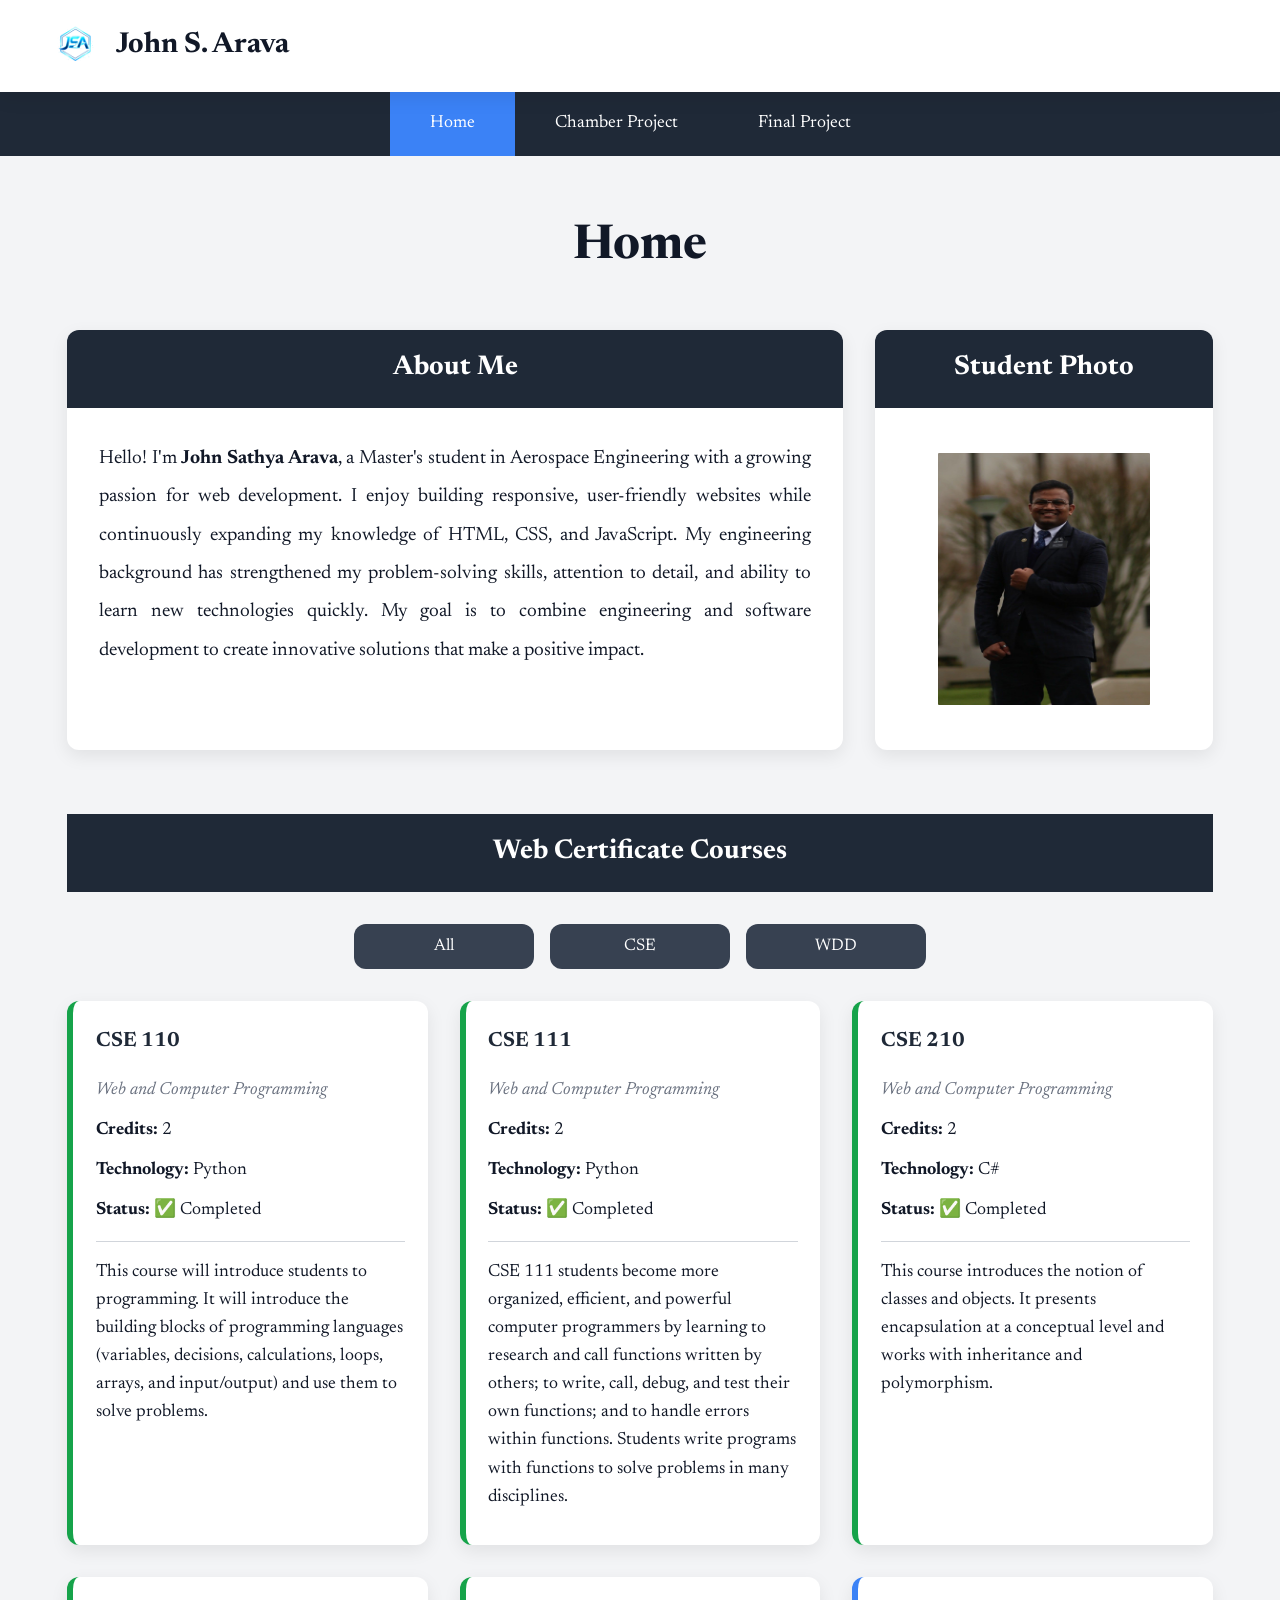
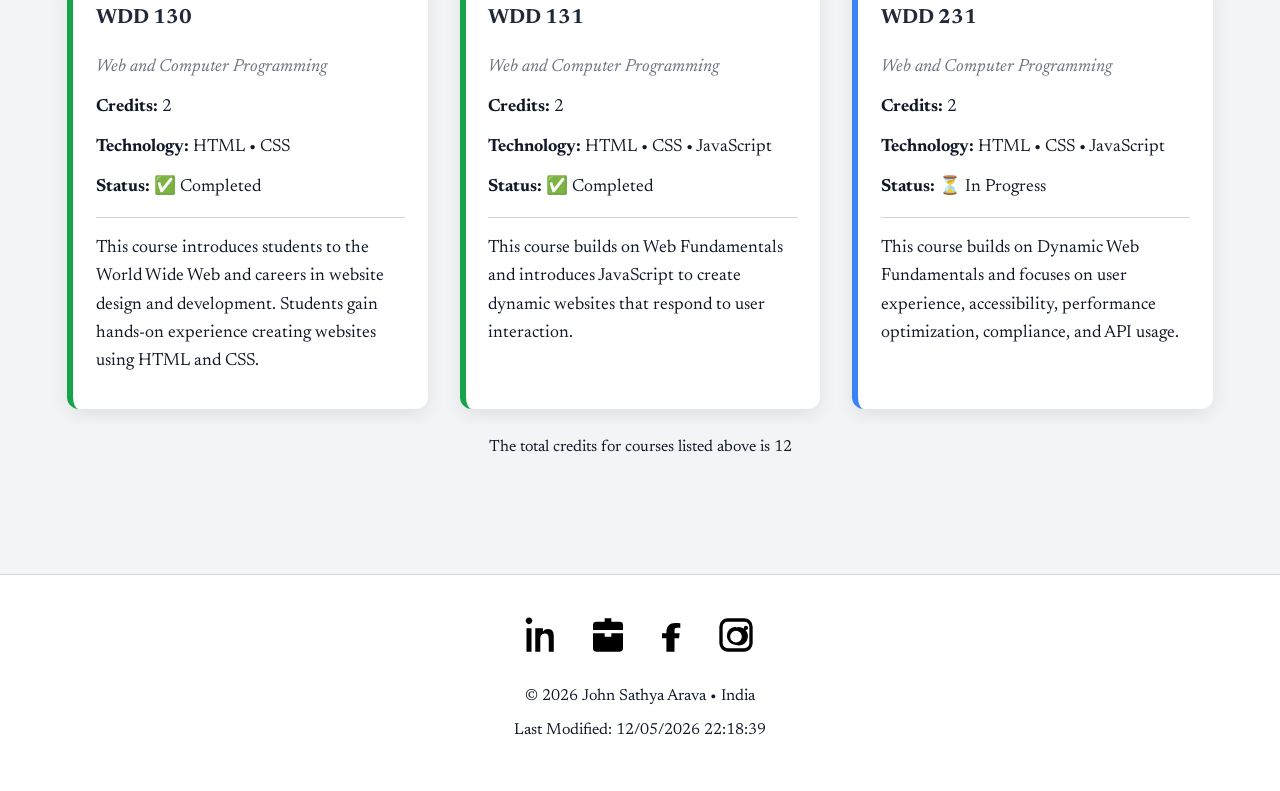
==== index.html @ c09a22ce "done with the website" ====
<!DOCTYPE html>
<html lang="en">
<head>
    <meta charset="UTF-8">
    <meta name="viewport" content="width=device-width, initial-scale=1.0">

    <title>WDD 231 | Home | John Sathya Arava</title>

    <meta name="description" content="WDD 231 Home Page for John Sathya Arava">
    <meta name="author" content="John Sathya Arava">
    <link rel="icon" href="images/favico.jpeg" type="image/jpeg">
    <link rel="stylesheet" href="styles/small.css">
    <link rel="stylesheet" href="styles/larger.css">
    <link rel="preconnect" href="https://fonts.googleapis.com">

    <link rel="preconnect" href="https://fonts.gstatic.com" crossorigin>

    <link href="https://fonts.googleapis.com/css2?family=Newsreader:wght@400;700&display=swap" rel="stylesheet">
</head>

<body>

    <!-- Header -->
    <header>

        <div class="logo">
            <img src="images/logo.png" alt="John Sathya Arava Logo" width="60" height="60">
            <span>John S. Arava</span>
        </div>

        <button
            id="menu-button"
            aria-label="Open Navigation"
            aria-expanded="false">
            &#9776;
        </button>

    </header>

    <!-- Navigation -->
    <nav id="navigation" aria-label="Main Navigation">

        <ul>

            <li>
                <a href="index.html" class="active">Home</a>
            </li>

            <li>
                <a href="#">Chamber Project</a>
            </li>

            <li>
                <a href="#">Final Project</a>
            </li>

        </ul>

    </nav>

    <!-- Main -->
    <main>

        <h1>Home</h1>

        <!-- About Me & Photo -->
        <section class="top-content">

            <section class="about">

                <h2>About Me</h2>

                <p>
                    Hello! I'm <strong>John Sathya Arava</strong>, a Master's student in Aerospace
                    Engineering with a growing passion for web development. I enjoy building
                    responsive, user-friendly websites while continuously expanding my knowledge
                    of HTML, CSS, and JavaScript. My engineering background has strengthened my
                    problem-solving skills, attention to detail, and ability to learn new
                    technologies quickly. My goal is to combine engineering and software
                    development to create innovative solutions that make a positive impact.
                </p>

            </section>

            <section class="photo">

                <h2>Student Photo</h2>

                <img
                    src="images/johnarava.jpg"
                    alt="Photo of John Sathya Arava"
                    loading="lazy"
                    width="250"
                    height="300">

            </section>

        </section>

        <!-- Courses -->
        <section class="courses">

            <h2>Web Certificate Courses</h2>

            <div class="filter-buttons">

                <button id="all">All</button>

                <button id="cse">CSE</button>

                <button id="wdd">WDD</button>

            </div>

            <div id="course-container">
                <!-- Populated with JavaScript -->
            </div>

            <p id="credits">
                The total credits for courses listed above is
                <span id="credit-total">0</span>
            </p>

        </section>

    </main>

    <!-- Footer -->
    <footer>

        <div class="social">

            <a href="https://www.linkedin.com/in/john-sathya-arava-4390892a7/" target="_blank" rel="noopener noreferrer" aria-label="LinkedIn">
                <img src="images/linkedin.svg" alt="LinkedIn" width="40" height="40">
            </a>

            <a href="https://john1530.github.io/portfolio/" target="_blank" rel="noopener noreferrer" aria-label="Portfolio">
                <img src="images/portfolio.svg" alt="Portfolio" width="40" height="40">
            </a>

            <a href="https://www.facebook.com/john.s.arava" target="_blank" rel="noopener noreferrer" aria-label="Facebook">
                <img src="images/facebook.svg" alt="Facebook" width="40" height="40">
            </a>

            <a href="https://www.instagram.com/silentmomentum1530/?hl=en" target="_blank" rel="noopener noreferrer" aria-label="Instagram">
                <img src="images/instagram.svg" alt="Instagram" width="40" height="40">
            </a>

        </div>

        <p>
            &copy;
            <span id="currentyear"></span>
            John Sathya Arava • India
        </p>

        <p>
            Last Modified:
            <span id="lastModified"></span>
        </p>

    </footer>

    <script src="scripts/navigation.js" defer></script>
    <script src="scripts/courses.js" defer></script>
    <script src="scripts/date.js" defer></script>

</body>
</html>
---- styles/small.css ----
:root {

    /* Colors */
    --primary-color: #1F2937;
    --secondary-color: #374151;
    --accent-color: #3B82F6;

    --background-color: #F3F4F6;
    --card-color: #FFFFFF;

    --text-color: #111827;
    --text-light: #6B7280;

    --border-color: #D1D5DB;

    --success-color: #16A34A;
    --warning-color: #F59E0B;

    --white: #FFFFFF;
    --black: #000000;

    /* Effects */
    --shadow: 0 6px 18px rgba(0,0,0,.08);
    --radius: 12px;
}

/* ---------------- RESET ---------------- */

*{
    margin:0;
    padding:0;
    box-sizing:border-box;
}

html{
    scroll-behavior:smooth;
}

/* ---------------- BODY ---------------- */

body{

    font-family:"Newsreader", serif;

    background:var(--background-color);

    color:var(--text-color);

    line-height:1.8;

    display:flex;

    flex-direction:column;

    min-height:100vh;
}

/* ---------------- HEADER ---------------- */

header{

    display:flex;

    justify-content:space-between;

    align-items:center;

    padding:1rem 2rem;

    background:var(--card-color);

    box-shadow:var(--shadow);

    position:sticky;

    top:0;

    z-index:999;
}

.logo{

    display:flex;

    align-items:center;

    gap:.8rem;
}

.logo img{

    width:55px;
}

.logo span{

    font-size:1.8rem;

    font-weight:700;
}

#menu-button{

    font-size:2rem;

    background:none;

    border:none;

    cursor:pointer;

    color:var(--primary-color);
}

/* ---------------- NAVIGATION ---------------- */

nav{

    display:none;

    background:var(--primary-color);
}

nav.open{

    display:block;
}

nav ul{

    list-style:none;
}

nav li{

    border-bottom:1px solid rgba(255,255,255,.1);
}

nav a{

    display:block;

    padding:1rem 2rem;

    color:white;

    text-decoration:none;

    transition:.3s;

    font-size:1.1rem;
}

nav a:hover,
nav a.active{

    background:var(--secondary-color);
}

/* ---------------- MAIN ---------------- */

main{

    flex:1;

    width:min(95%,1300px);

    margin:auto;

    padding:2rem 1rem;
}

h1{

    text-align:center;

    font-size:2.7rem;

    margin-bottom:2rem;
}

h2{

    font-size:1.7rem;
}

/* ---------------- ABOUT ---------------- */

.top-content{

    display:flex;

    flex-direction:column;

    gap:2rem;
}

.about,
.photo{

    background:var(--card-color);

    border-radius:var(--radius);

    overflow:hidden;

    box-shadow:var(--shadow);
}

.about h2,
.photo h2,
.courses h2{

    background:var(--primary-color);

    color:white;

    padding:.9rem;

    text-align:center;
}

.about p{

    padding:1.5rem;

    font-size:1.1rem;

    text-align:justify;

    line-height:2;
}

/* ---------------- PHOTO ---------------- */

.photo{

    display:flex;

    flex-direction:column;

    justify-content:space-between;
}

.photo img{

    width:220px;

    margin:auto;

    padding:1.5rem;

    border-radius:25px;
}

/* ---------------- COURSES ---------------- */

.courses{

    margin-top:3rem;
}

.filter-buttons{

    display:flex;

    justify-content:center;

    gap:1rem;

    margin:2rem 0;
}

.filter-buttons button{

    flex:1;

    padding:.9rem;

    border:none;

    border-radius:var(--radius);

    background:var(--secondary-color);

    color:white;

    font-family:"Newsreader",serif;

    font-size:1rem;

    cursor:pointer;

    transition:.3s;
}

.filter-buttons button:hover{

    background:var(--accent-color);

    transform:translateY(-2px);
}

#course-container{

    display:grid;

    gap:1.5rem;
}

.course-card {
    background: white;
    border-left: 6px solid var(--accent-color);
    border-radius: var(--radius);
    box-shadow: var(--shadow);
    padding: 1.5rem;
}

.completed {
    border-left-color: var(--success-color);
}

.course-card h3 {
    margin-bottom: 1rem;
    color: var(--primary-color);
}

.course-card p {
    margin-bottom: .8rem;
    line-height: 1.6;
}

.certificate{

    color:var(--text-light);

    font-style:italic;

    margin-bottom:1rem;
}

.course-card p{

    margin-bottom:.75rem;
}

.description{

    margin-top:1rem;

    border-top:1px solid var(--border-color);

    padding-top:1rem;

    line-height:1.7;
}

#credits{

    margin-top:1.5rem;

    text-align:center;

    font-size:1rem;
}

/* ---------------- FOOTER ---------------- */

footer{

    margin-top:4rem;

    background:var(--card-color);

    border-top:1px solid var(--border-color);

    text-align:center;

    padding:2rem;
}

.social{

    display:flex;

    justify-content:center;

    gap:1.5rem;

    margin-bottom:1rem;
}

.social img{

    width:34px;

    transition:.3s;
}

.social img:hover{

    transform:scale(1.15);
}

footer p{

    margin:.35rem 0;
}
---- styles/larger.css ----
/* ============================
   DESKTOP STYLES
   ============================ */

@media only screen and (min-width: 768px) {

    /* ---------------- Header ---------------- */

    header {
        padding: 1rem 3rem;
    }

    #menu-button {
        display: none;
    }

    /* ---------------- Navigation ---------------- */

    nav {
        display: block !important;
        background: var(--primary-color);
    }

    nav ul {
        display: flex;
        justify-content: center;
        align-items: center;
        list-style: none;
    }

    nav li {
        border: none;
    }

    nav a {
        padding: 1rem 2.5rem;
        font-size: 1.1rem;
    }

    nav a:hover,
    nav a.active {
        background: var(--accent-color);
    }

    /* ---------------- Main ---------------- */

    main {
        width: min(1400px, 95%);
        padding: 3rem 1rem;
    }

    h1 {
        font-size: 3rem;
        margin-bottom: 2.5rem;
    }

    /* ---------------- About & Photo ---------------- */

    .top-content {
        display: grid;
        grid-template-columns: 2fr 1fr;
        gap: 2rem;
        align-items: stretch;
    }

    .about,
    .photo {
        min-height: 420px;
    }

    .about p {
        font-size: 1.15rem;
        padding: 2rem;
    }

    .photo {
        justify-content: space-between;
    }

    .photo img {
        width: 260px;
    }

    /* ---------------- Courses ---------------- */

    .courses {
        margin-top: 4rem;
    }

    .filter-buttons {
        gap: 1rem;
    }

    .filter-buttons button {
        flex: 0 0 180px;
        font-size: 1.05rem;
    }

    #course-container{

        grid-template-columns:repeat(auto-fit,minmax(360px,1fr));

        gap:2rem;
    }

    .course-card {
        padding: 1.2rem;
        font-size: 1.1rem;
    }

    /* ---------------- Footer ---------------- */

    footer {
        padding: 2.5rem;
    }

    .social img {
        width: 40px;
    }
}

/* ============================
   LARGE DESKTOPS (1200px+)
   ============================ */

@media only screen and (min-width: 1200px) {

    main {
        width: min(1500px, 92%);
    }

    .top-content {
        grid-template-columns: 2.3fr 1fr;
    }

    .about p {
        font-size: 1.2rem;
    }

    #course-container {
        gap: 2rem;
    }

    .course-card {
        padding: 1.4rem;
    }
}
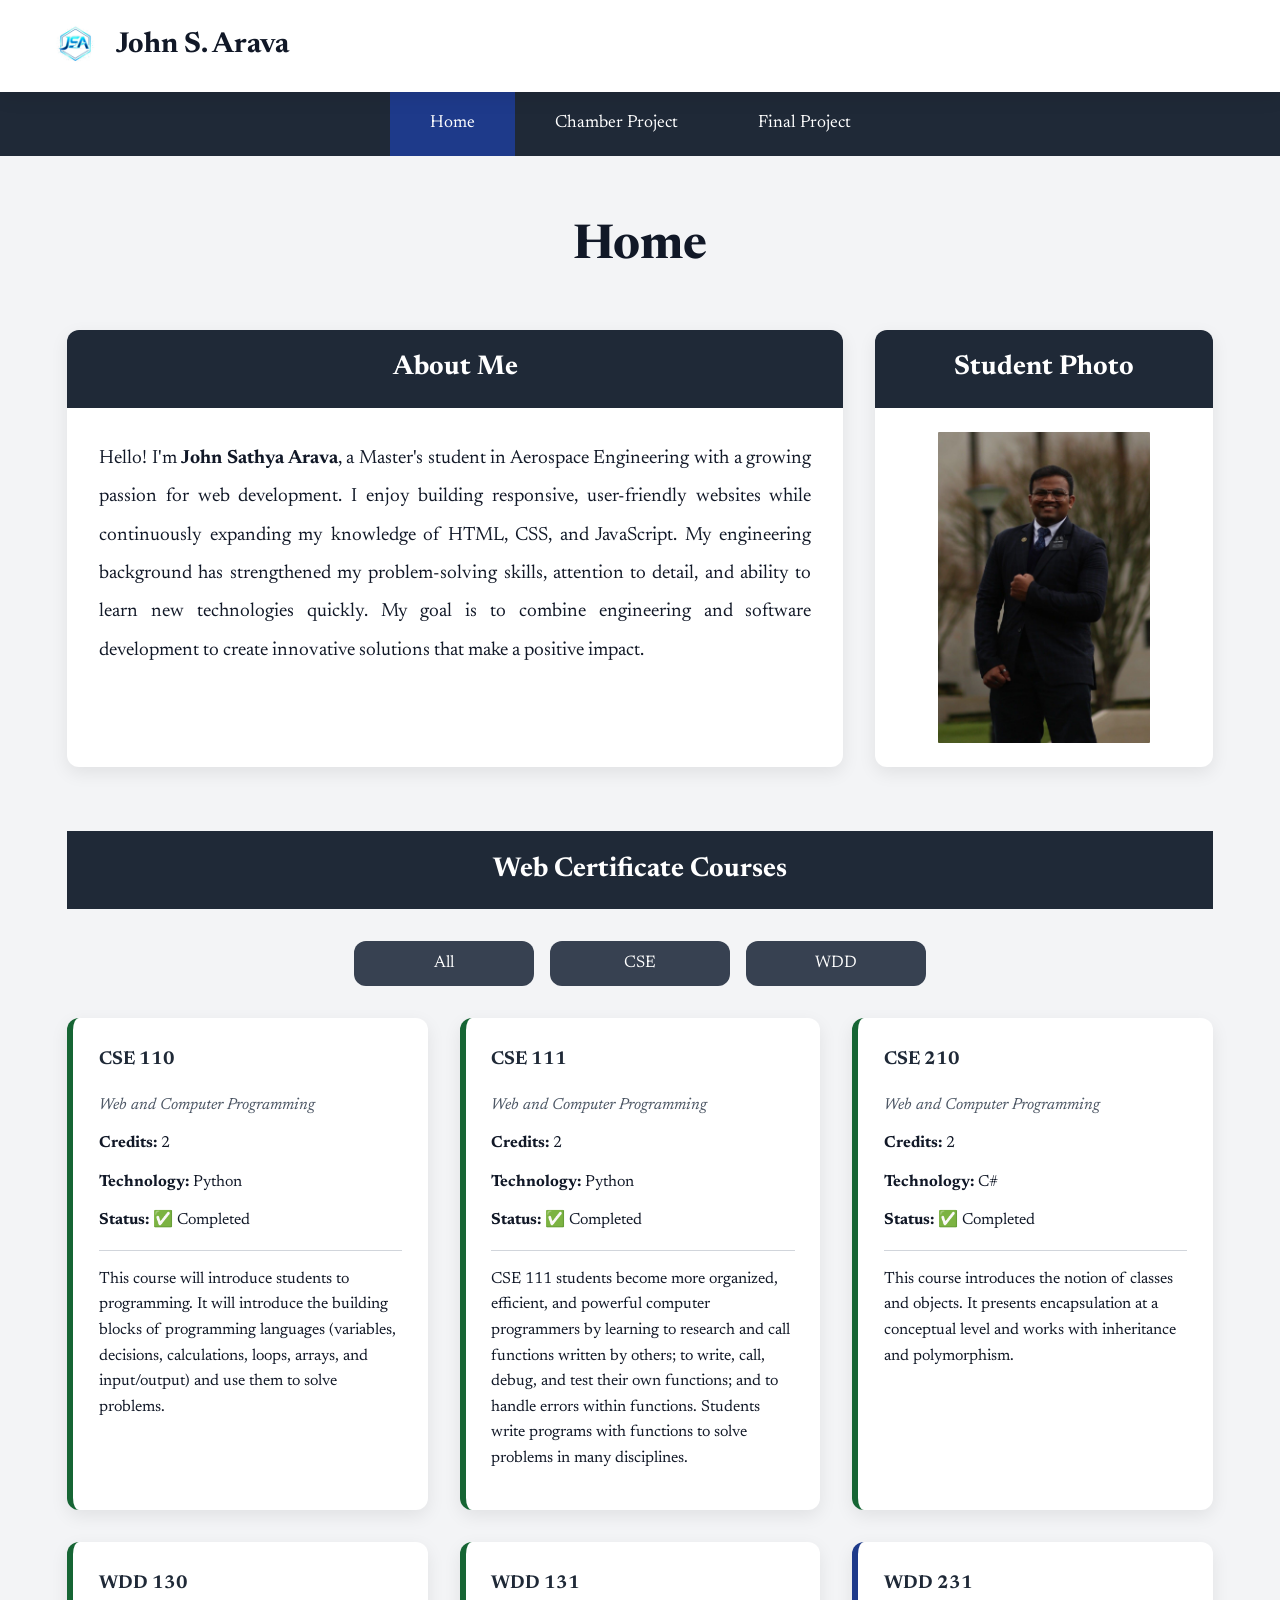
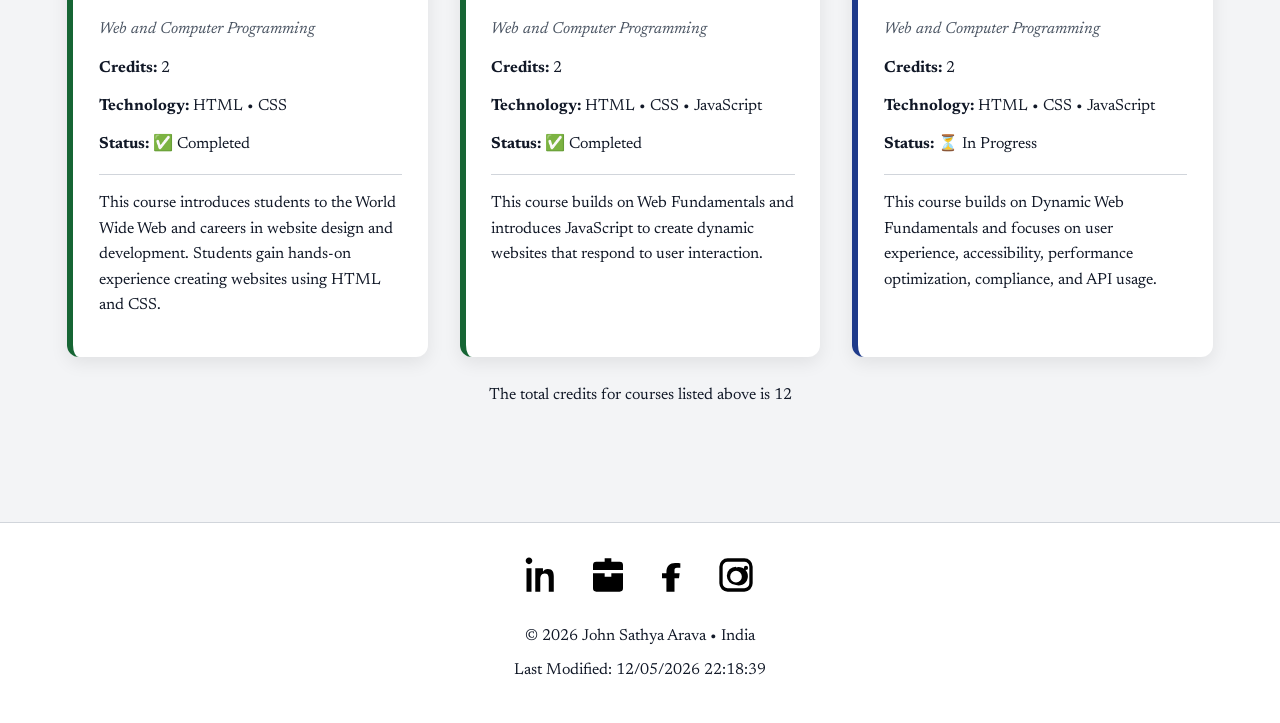
==== commit f846e737: "Done with few more updates" ====
--- a/index.html
+++ b/index.html
@@ -6,9 +6,9 @@
 
     <title>WDD 231 | Home | John Sathya Arava</title>
 
-    <meta name="description" content="WDD 231 Home Page for John Sathya Arava">
+    <meta name="description" content="WDD 231 Home Page featuring John Sathya Arava's web development projects, coursework, skills, and portfolio.">
     <meta name="author" content="John Sathya Arava">
-    <link rel="icon" href="images/favico.jpeg" type="image/jpeg">
+    <link rel="icon" href="images/logo.png" type="image/png">
     <link rel="stylesheet" href="styles/small.css">
     <link rel="stylesheet" href="styles/larger.css">
     <link rel="preconnect" href="https://fonts.googleapis.com">
@@ -24,7 +24,7 @@
     <header>
 
         <div class="logo">
-            <img src="images/logo.png" alt="John Sathya Arava Logo" width="60" height="60">
+            <img src="images/favico.jpeg" alt="John Sathya Arava Logo" width="60" height="60">
             <span>John S. Arava</span>
         </div>
 
--- a/styles/small.css
+++ b/styles/small.css
@@ -3,18 +3,18 @@
     /* Colors */
     --primary-color: #1F2937;
     --secondary-color: #374151;
-    --accent-color: #3B82F6;
+    --accent-color: #1E3A8A;
 
     --background-color: #F3F4F6;
     --card-color: #FFFFFF;
 
     --text-color: #111827;
-    --text-light: #6B7280;
+    --text-light: #4B5563;
 
     --border-color: #D1D5DB;
 
-    --success-color: #16A34A;
-    --warning-color: #F59E0B;
+    --success-color: #166534;
+    --warning-color: #B45309;
 
     --white: #FFFFFF;
     --black: #000000;
@@ -133,7 +133,7 @@
 
 nav li{
 
-    border-bottom:1px solid rgba(255,255,255,.1);
+    border-bottom:1px solid rgba(255,255,255,.15);
 }
 
 nav a{
@@ -142,7 +142,7 @@
 
     padding:1rem 2rem;
 
-    color:white;
+    color:var(--white);
 
     text-decoration:none;
 
@@ -154,7 +154,7 @@
 nav a:hover,
 nav a.active{
 
-    background:var(--secondary-color);
+    background:var(--accent-color);
 }
 
 /* ---------------- MAIN ---------------- */
@@ -213,7 +213,7 @@
 
     background:var(--primary-color);
 
-    color:white;
+    color:var(--white);
 
     padding:.9rem;
 
@@ -283,7 +283,7 @@
 
     background:var(--secondary-color);
 
-    color:white;
+    color:var(--white);
 
     font-family:"Newsreader",serif;
 
@@ -298,9 +298,18 @@
 
     background:var(--accent-color);
 
+    color:var(--white);
+
     transform:translateY(-2px);
 }
 
+.filter-buttons button:focus{
+
+    outline:3px solid var(--warning-color);
+
+    outline-offset:3px;
+}
+
 #course-container{
 
     display:grid;
@@ -308,26 +317,36 @@
     gap:1.5rem;
 }
 
-.course-card {
-    background: white;
-    border-left: 6px solid var(--accent-color);
-    border-radius: var(--radius);
-    box-shadow: var(--shadow);
-    padding: 1.5rem;
-}
-
-.completed {
-    border-left-color: var(--success-color);
-}
-
-.course-card h3 {
-    margin-bottom: 1rem;
-    color: var(--primary-color);
-}
-
-.course-card p {
-    margin-bottom: .8rem;
-    line-height: 1.6;
+.course-card{
+
+    background:var(--card-color);
+
+    border-left:6px solid var(--accent-color);
+
+    border-radius:var(--radius);
+
+    box-shadow:var(--shadow);
+
+    padding:1.5rem;
+}
+
+.completed{
+
+    border-left-color:var(--success-color);
+}
+
+.course-card h3{
+
+    margin-bottom:1rem;
+
+    color:var(--primary-color);
+}
+
+.course-card p{
+
+    margin-bottom:.8rem;
+
+    line-height:1.6;
 }
 
 .certificate{
@@ -335,61 +354,54 @@
     color:var(--text-light);
 
     font-style:italic;
+}
+
+.description{
+
+    margin-top:1rem;
+
+    border-top:1px solid var(--border-color);
+
+    padding-top:1rem;
+
+    line-height:1.7;
+}
+
+#credits{
+
+    margin-top:1.5rem;
+
+    text-align:center;
+
+    font-size:1rem;
+}
+
+/* ---------------- FOOTER ---------------- */
+
+footer{
+
+    margin-top:4rem;
+
+    background:var(--card-color);
+
+    border-top:1px solid var(--border-color);
+
+    text-align:center;
+
+    padding:2rem;
+}
+
+.social{
+
+    display:flex;
+
+    justify-content:center;
+
+    gap:1.5rem;
 
     margin-bottom:1rem;
 }
 
-.course-card p{
-
-    margin-bottom:.75rem;
-}
-
-.description{
-
-    margin-top:1rem;
-
-    border-top:1px solid var(--border-color);
-
-    padding-top:1rem;
-
-    line-height:1.7;
-}
-
-#credits{
-
-    margin-top:1.5rem;
-
-    text-align:center;
-
-    font-size:1rem;
-}
-
-/* ---------------- FOOTER ---------------- */
-
-footer{
-
-    margin-top:4rem;
-
-    background:var(--card-color);
-
-    border-top:1px solid var(--border-color);
-
-    text-align:center;
-
-    padding:2rem;
-}
-
-.social{
-
-    display:flex;
-
-    justify-content:center;
-
-    gap:1.5rem;
-
-    margin-bottom:1rem;
-}
-
 .social img{
 
     width:34px;
@@ -405,4 +417,16 @@
 footer p{
 
     margin:.35rem 0;
+
+    color:var(--text-color);
+}
+
+/* ---------------- ACCESSIBILITY ---------------- */
+
+a:focus,
+button:focus{
+
+    outline:3px solid var(--warning-color);
+
+    outline-offset:3px;
 }
--- a/styles/larger.css
+++ b/styles/larger.css
@@ -2,7 +2,7 @@
    DESKTOP STYLES
    ============================ */
 
-@media only screen and (min-width: 768px) {
+@media only screen and (min-width: 800px) {
 
     /* ---------------- Header ---------------- */
 
@@ -35,6 +35,7 @@
     nav a {
         padding: 1rem 2.5rem;
         font-size: 1.1rem;
+        transition: background-color .3s ease;
     }
 
     nav a:hover,
@@ -45,7 +46,9 @@
     /* ---------------- Main ---------------- */
 
     main {
-        width: min(1400px, 95%);
+        max-width: 1400px;
+        width: 95%;
+        margin: auto;
         padding: 3rem 1rem;
     }
 
@@ -65,7 +68,7 @@
 
     .about,
     .photo {
-        min-height: 420px;
+        height: 100%;
     }
 
     .about p {
@@ -74,11 +77,16 @@
     }
 
     .photo {
+        display: flex;
+        flex-direction: column;
         justify-content: space-between;
     }
 
     .photo img {
         width: 260px;
+        max-width: 100%;
+        height: auto;
+        margin: auto;
     }
 
     /* ---------------- Courses ---------------- */
@@ -96,22 +104,34 @@
         font-size: 1.05rem;
     }
 
-    #course-container{
-
-        grid-template-columns:repeat(auto-fit,minmax(360px,1fr));
-
-        gap:2rem;
+    #course-container {
+        display: grid;
+        grid-template-columns: repeat(auto-fit, minmax(320px, 1fr));
+        gap: 2rem;
     }
 
     .course-card {
-        padding: 1.2rem;
-        font-size: 1.1rem;
+        padding: 1.5rem;
+        font-size: 1rem;
+    }
+
+    .course-card h3 {
+        margin-bottom: 1rem;
+    }
+
+    .course-card p {
+        margin-bottom: .8rem;
     }
 
     /* ---------------- Footer ---------------- */
 
     footer {
-        padding: 2.5rem;
+        padding: 2rem;
+    }
+
+    .social {
+        justify-content: center;
+        align-items: center;
     }
 
     .social img {
@@ -126,7 +146,8 @@
 @media only screen and (min-width: 1200px) {
 
     main {
-        width: min(1500px, 92%);
+        max-width: 1400px;
+        width: 92%;
     }
 
     .top-content {
@@ -142,6 +163,6 @@
     }
 
     .course-card {
-        padding: 1.4rem;
+        padding: 1.6rem;
     }
 }
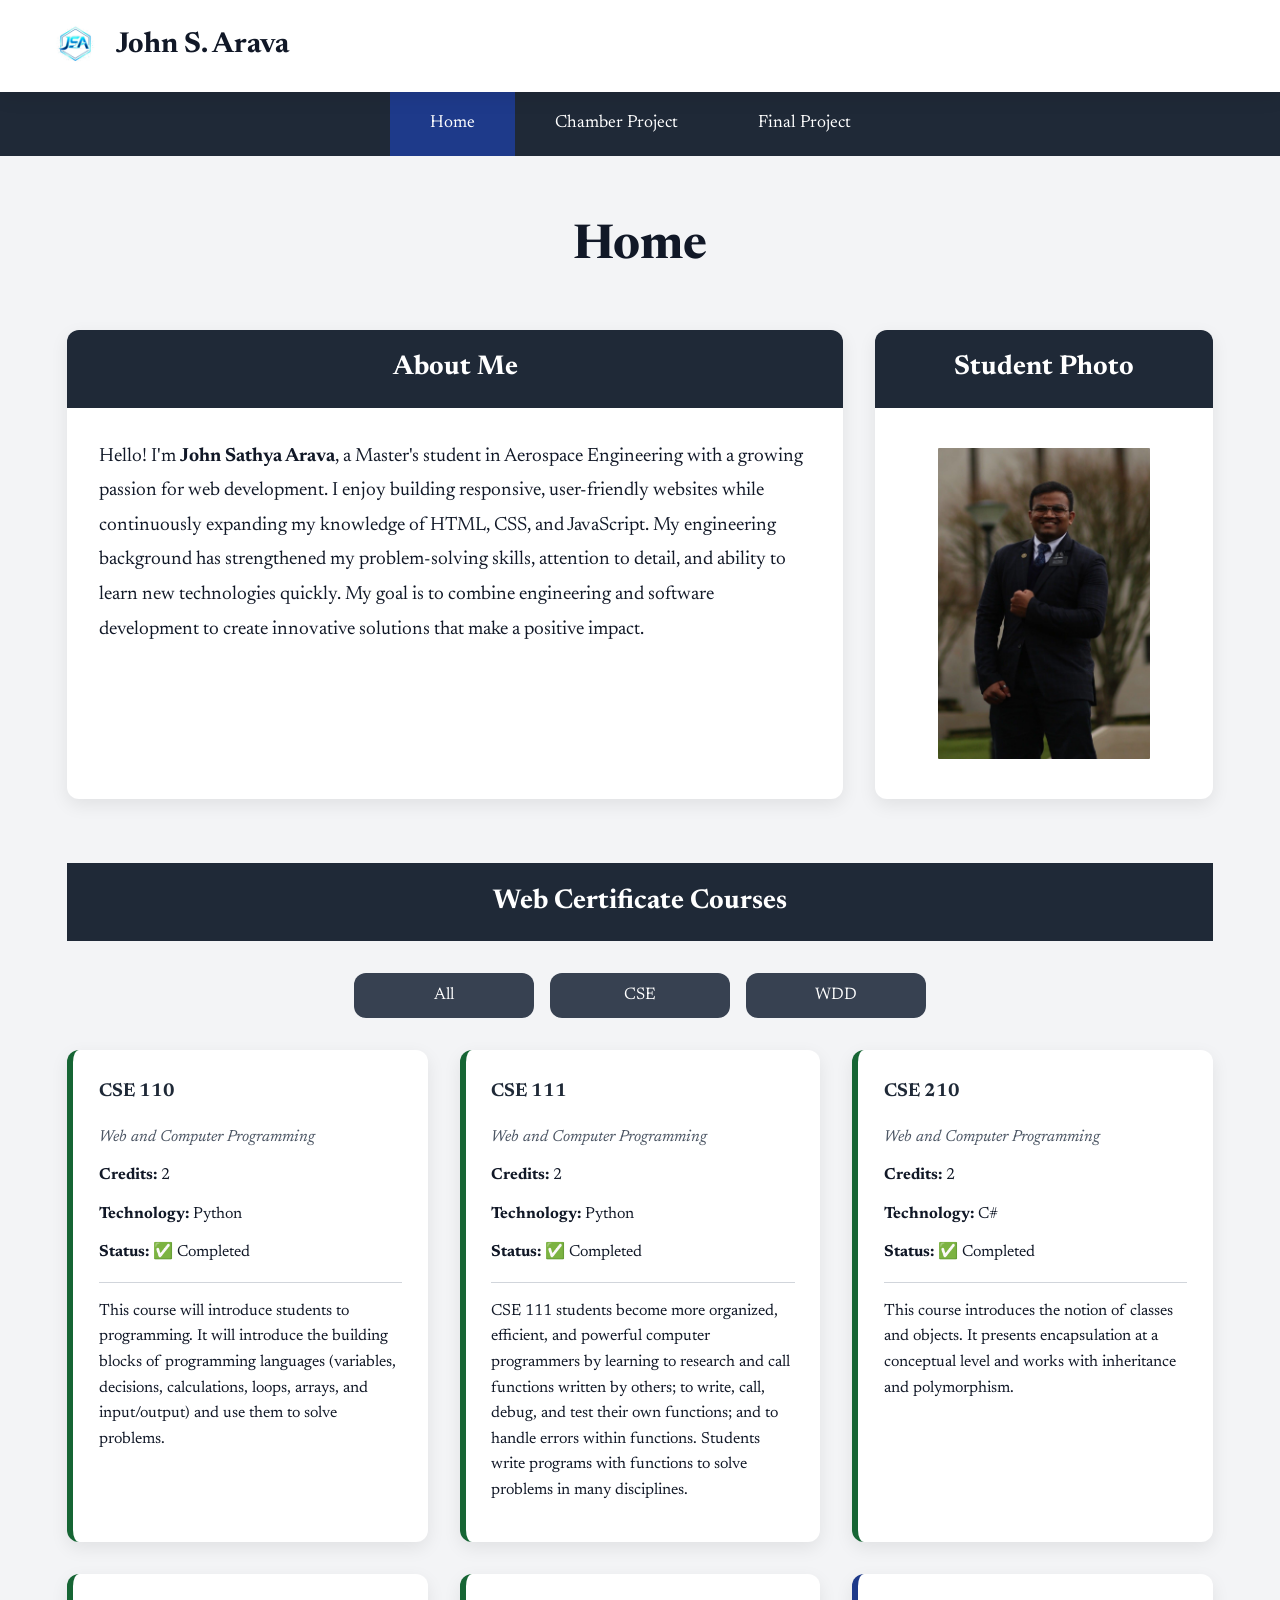
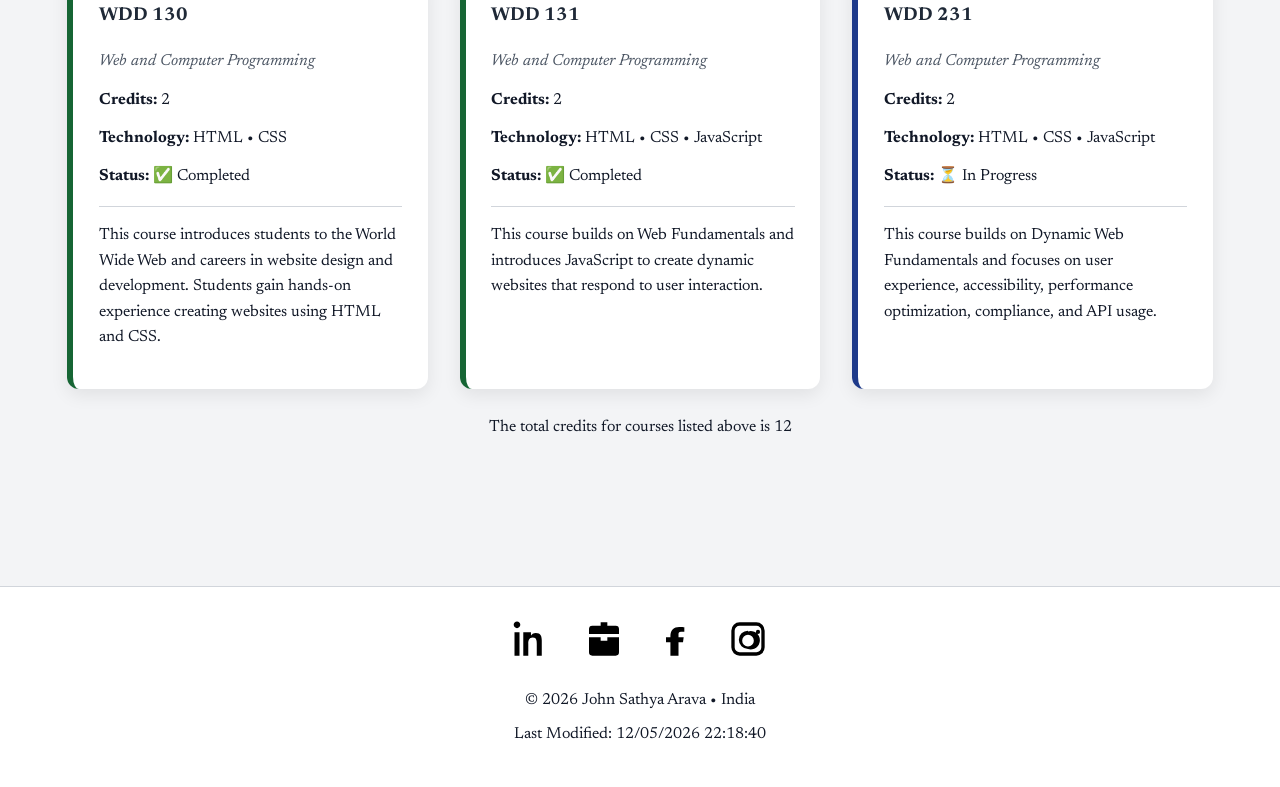
==== commit e2d09f51: "fe more changes" ====
--- a/index.html
+++ b/index.html
@@ -11,6 +11,9 @@
     <link rel="icon" href="images/logo.png" type="image/png">
     <link rel="stylesheet" href="styles/small.css">
     <link rel="stylesheet" href="styles/larger.css">
+    <script src="scripts/navigation.js" defer></script>
+    <script src="scripts/courses.js" defer></script>
+    <script src="scripts/date.js" defer></script>
     <link rel="preconnect" href="https://fonts.googleapis.com">
 
     <link rel="preconnect" href="https://fonts.gstatic.com" crossorigin>
@@ -24,7 +27,7 @@
     <header>
 
         <div class="logo">
-            <img src="images/favico.jpeg" alt="John Sathya Arava Logo" width="60" height="60">
+            <img src="images/favico.jpeg" alt="John Sathya Arava peronal Logo" width="60" height="60">
             <span>John S. Arava</span>
         </div>
 
@@ -161,9 +164,5 @@
 
     </footer>
 
-    <script src="scripts/navigation.js" defer></script>
-    <script src="scripts/courses.js" defer></script>
-    <script src="scripts/date.js" defer></script>
-
 </body>
 </html>
--- a/styles/small.css
+++ b/styles/small.css
@@ -184,7 +184,7 @@
     font-size:1.7rem;
 }
 
-/* ---------------- ABOUT ---------------- */
+/* ---------------- TOP CONTENT ---------------- */
 
 .top-content{
 
@@ -205,6 +205,13 @@
     overflow:hidden;
 
     box-shadow:var(--shadow);
+}
+
+.about,
+.photo,
+.courses{
+
+    margin-bottom:2rem;
 }
 
 .about h2,
@@ -226,9 +233,11 @@
 
     font-size:1.1rem;
 
-    text-align:justify;
-
-    line-height:2;
+    text-align:left;
+
+    line-height:1.8;
+
+    overflow-wrap:break-word;
 }
 
 /* ---------------- PHOTO ---------------- */
@@ -244,9 +253,15 @@
 
 .photo img{
 
-    width:220px;
-
-    margin:auto;
+    width:90%;
+
+    max-width:220px;
+
+    height:auto;
+
+    display:block;
+
+    margin:0 auto;
 
     padding:1.5rem;
 
@@ -298,9 +313,14 @@
 
     background:var(--accent-color);
 
+    transform:translateY(-2px);
+}
+
+.filter-buttons button.active{
+
+    background:var(--accent-color);
+
     color:var(--white);
-
-    transform:translateY(-2px);
 }
 
 .filter-buttons button:focus{
@@ -328,6 +348,8 @@
     box-shadow:var(--shadow);
 
     padding:1.5rem;
+
+    transition:transform .25s ease, box-shadow .25s ease;
 }
 
 .completed{
@@ -335,6 +357,13 @@
     border-left-color:var(--success-color);
 }
 
+.course-card:hover{
+
+    transform:translateY(-3px);
+
+    box-shadow:0 10px 24px rgba(0,0,0,.12);
+}
+
 .course-card h3{
 
     margin-bottom:1rem;
@@ -347,6 +376,8 @@
     margin-bottom:.8rem;
 
     line-height:1.6;
+
+    overflow-wrap:break-word;
 }
 
 .certificate{
@@ -397,7 +428,9 @@
 
     justify-content:center;
 
-    gap:1.5rem;
+    align-items:center;
+
+    gap:2rem;
 
     margin-bottom:1rem;
 }
@@ -429,4 +462,24 @@
     outline:3px solid var(--warning-color);
 
     outline-offset:3px;
+}
+
+/* ---------------- SMALL DEVICES ---------------- */
+
+@media (max-width:360px){
+
+    header{
+
+        padding:1rem;
+    }
+
+    .logo img{
+
+        width:45px;
+    }
+
+    .logo span{
+
+        font-size:1.4rem;
+    }
 }
